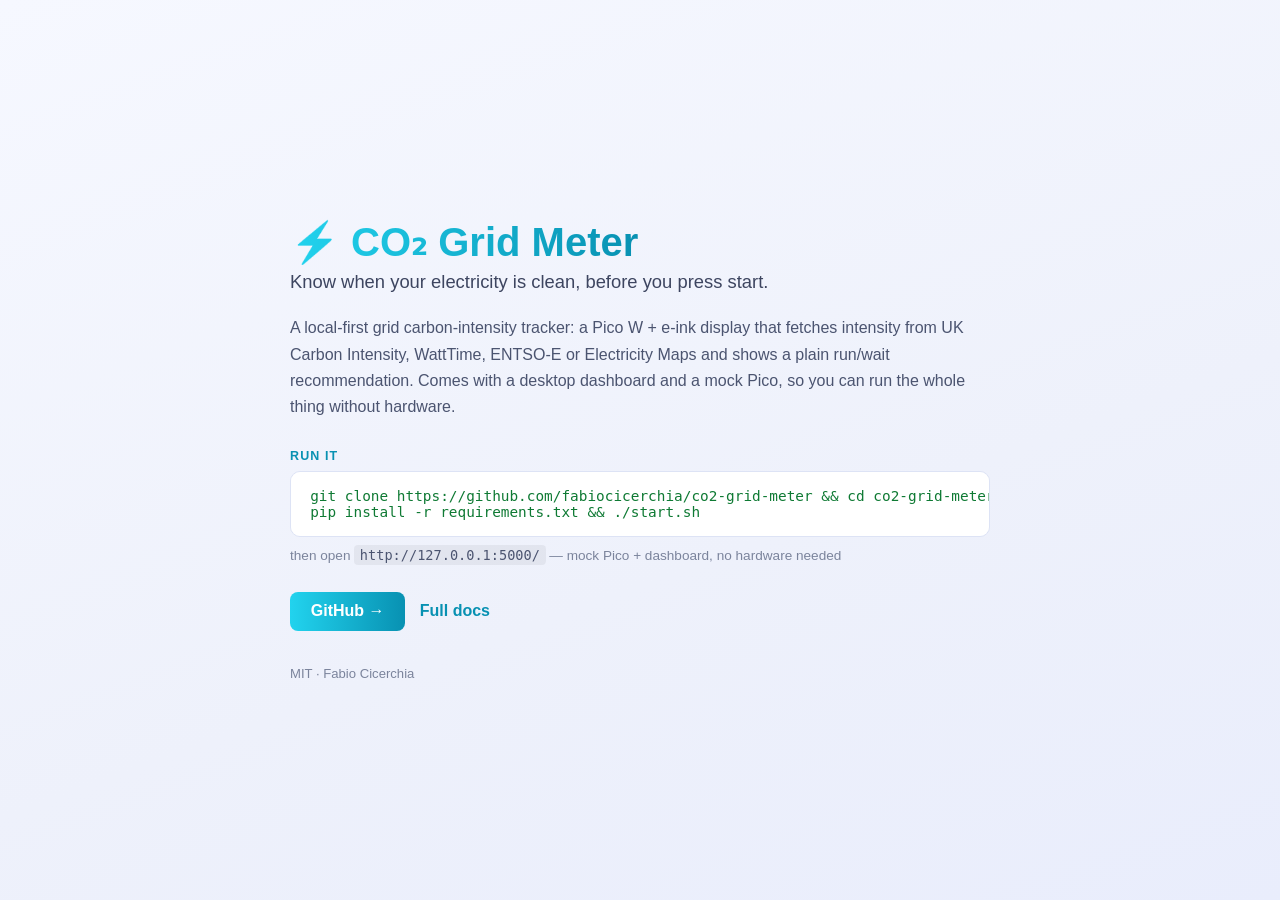
==== docs/index.html @ 0276a5a8 "docs: add GitHub Pages landing page Single-file landing page matching the other project sites (green" ====
<!doctype html>
<html lang="en">
<head>
<meta charset="utf-8">
<meta name="viewport" content="width=device-width, initial-scale=1">
<title>CO₂ Grid Meter — Know when your electricity is clean, before you press start.</title>
<meta name="description" content="Local-first grid carbon-intensity tracker for a Pico W + e-ink display, with a desktop dashboard. Pulls from UK Carbon Intensity, WattTime, ENTSO-E and Electricity Maps, then tells you run or wait.">
<style>
:root{--accent:#22d3ee;--accent2:#0891b2}
*{box-sizing:border-box}
body{margin:0;min-height:100vh;display:flex;align-items:center;justify-content:center;padding:2.5rem 1.5rem;
  font-family:-apple-system,BlinkMacSystemFont,"Segoe UI",Roboto,sans-serif;
  background:linear-gradient(160deg,#0b0f1a,#141b2d 60%,#1b2338);color:#eef1f8}
.card{max-width:700px;width:100%}
h1{font-size:2.5rem;margin:0 0 .35rem;line-height:1.15;
  background:linear-gradient(90deg,var(--accent),var(--accent2));-webkit-background-clip:text;
  background-clip:text;color:transparent;display:inline-block}
.tagline{font-size:1.15rem;color:#c7cde0;margin:0 0 1.4rem;font-weight:500}
p.desc{color:#aab2c8;line-height:1.65;margin:0 0 1.8rem}
.install-label{font-size:.78rem;text-transform:uppercase;letter-spacing:.09em;
  color:var(--accent2);margin:0 0 .5rem;font-weight:700}
pre{background:#0d1220;border:1px solid #2a3350;border-radius:10px;padding:1rem 1.2rem;
  overflow-x:auto;font-size:.9rem;margin:0 0 .6rem}
code{color:#9be9a8;font-family:ui-monospace,SFMono-Regular,Menlo,Consolas,monospace}
.alt{color:#6b7591;font-size:.85rem;margin:0 0 1.8rem}
.alt code{color:#8891ab;background:rgba(255,255,255,.05);padding:.1rem .35rem;border-radius:4px}
.links{margin-top:1.6rem;display:flex;gap:.9rem;flex-wrap:wrap;align-items:center}
a.btn{color:#0b0f1a;background:linear-gradient(90deg,var(--accent),var(--accent2));
  padding:.65rem 1.3rem;border-radius:8px;text-decoration:none;font-weight:700}
a.plain{color:var(--accent2);text-decoration:none;font-weight:600}
footer{margin-top:2.2rem;color:#5c6684;font-size:.82rem}
@media (prefers-color-scheme: light){
  body{background:linear-gradient(160deg,#f6f8ff,#eef1fb 60%,#e9edfc);color:#1b2338}
  .tagline{color:#3d4560} p.desc{color:#4b5470}
  pre{background:#fff;border-color:#dde3f5} code{color:#0f7a34}
  .alt{color:#7b849c} .alt code{background:rgba(0,0,0,.05);color:#4b5470}
  footer{color:#7b849c} a.btn{color:#fff}
}
</style>
</head>
<body>
<div class="card">
  <h1>⚡ CO₂ Grid Meter</h1>
  <p class="tagline">Know when your electricity is clean, before you press start.</p>
  <p class="desc">A local-first grid carbon-intensity tracker: a Pico W + e-ink display that fetches intensity from UK Carbon Intensity, WattTime, ENTSO-E or Electricity Maps and shows a plain run/wait recommendation. Comes with a desktop dashboard and a mock Pico, so you can run the whole thing without hardware.</p>
  <div class="install-label">Run it</div>
  <pre><code>git clone https://github.com/fabiocicerchia/co2-grid-meter &amp;&amp; cd co2-grid-meter
pip install -r requirements.txt &amp;&amp; ./start.sh</code></pre>
  <p class="alt">then open <code>http://127.0.0.1:5000/</code> — mock Pico + dashboard, no hardware needed</p>
  <div class="links">
    <a class="btn" href="https://github.com/fabiocicerchia/co2-grid-meter">GitHub →</a>
    <a class="plain" href="https://github.com/fabiocicerchia/co2-grid-meter#readme">Full docs</a>
  </div>
  <footer>MIT · Fabio Cicerchia</footer>
</div>
</body>
</html>
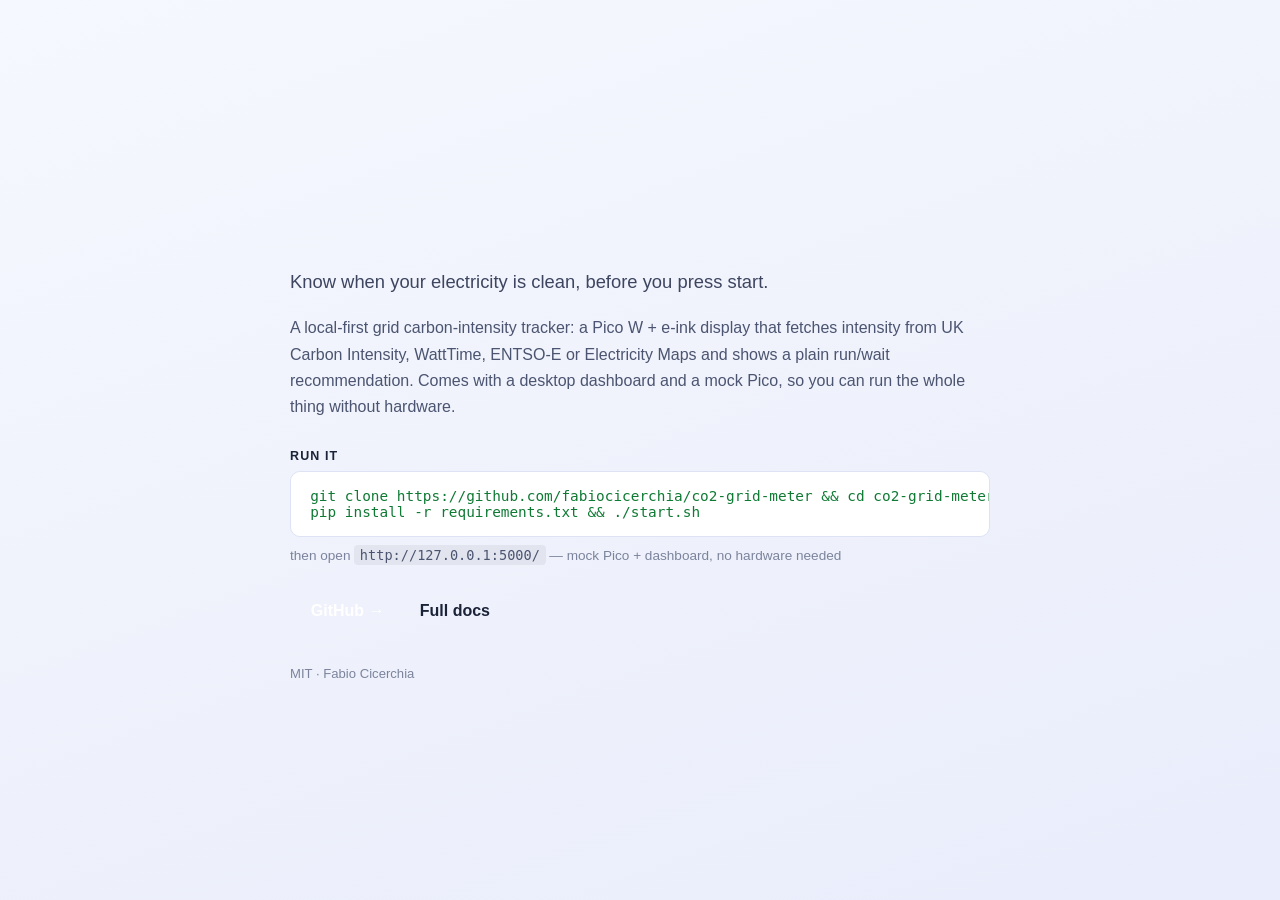
==== commit ec62ca5a: "feat(docs): link the splash to the rendered site and its palette The splash predates /docs/ existing" ====
--- a/docs/index.html
+++ b/docs/index.html
@@ -5,29 +5,32 @@
 <meta name="viewport" content="width=device-width, initial-scale=1">
 <title>CO₂ Grid Meter — Know when your electricity is clean, before you press start.</title>
 <meta name="description" content="Local-first grid carbon-intensity tracker for a Pico W + e-ink display, with a desktop dashboard. Pulls from UK Carbon Intensity, WattTime, ENTSO-E and Electricity Maps, then tells you run or wait.">
+<!-- The palette lives in the docs theme, so the splash and /docs/ cannot drift
+     apart. The path is relative to the *deployed* layout: splash at /, rendered
+     docs at /docs/. -->
+<link rel="stylesheet" href="docs/stylesheets/extra.css">
 <style>
-:root{--accent:#22d3ee;--accent2:#0891b2}
 *{box-sizing:border-box}
 body{margin:0;min-height:100vh;display:flex;align-items:center;justify-content:center;padding:2.5rem 1.5rem;
   font-family:-apple-system,BlinkMacSystemFont,"Segoe UI",Roboto,sans-serif;
   background:linear-gradient(160deg,#0b0f1a,#141b2d 60%,#1b2338);color:#eef1f8}
 .card{max-width:700px;width:100%}
 h1{font-size:2.5rem;margin:0 0 .35rem;line-height:1.15;
-  background:linear-gradient(90deg,var(--accent),var(--accent2));-webkit-background-clip:text;
+  background:linear-gradient(90deg,var(--accent),var(--accent-2));-webkit-background-clip:text;
   background-clip:text;color:transparent;display:inline-block}
 .tagline{font-size:1.15rem;color:#c7cde0;margin:0 0 1.4rem;font-weight:500}
 p.desc{color:#aab2c8;line-height:1.65;margin:0 0 1.8rem}
 .install-label{font-size:.78rem;text-transform:uppercase;letter-spacing:.09em;
-  color:var(--accent2);margin:0 0 .5rem;font-weight:700}
+  color:var(--accent-2);margin:0 0 .5rem;font-weight:700}
 pre{background:#0d1220;border:1px solid #2a3350;border-radius:10px;padding:1rem 1.2rem;
   overflow-x:auto;font-size:.9rem;margin:0 0 .6rem}
 code{color:#9be9a8;font-family:ui-monospace,SFMono-Regular,Menlo,Consolas,monospace}
 .alt{color:#6b7591;font-size:.85rem;margin:0 0 1.8rem}
 .alt code{color:#8891ab;background:rgba(255,255,255,.05);padding:.1rem .35rem;border-radius:4px}
 .links{margin-top:1.6rem;display:flex;gap:.9rem;flex-wrap:wrap;align-items:center}
-a.btn{color:#0b0f1a;background:linear-gradient(90deg,var(--accent),var(--accent2));
+a.btn{color:#0b0f1a;background:linear-gradient(90deg,var(--accent),var(--accent-2));
   padding:.65rem 1.3rem;border-radius:8px;text-decoration:none;font-weight:700}
-a.plain{color:var(--accent2);text-decoration:none;font-weight:600}
+a.plain{color:var(--accent-2);text-decoration:none;font-weight:600}
 footer{margin-top:2.2rem;color:#5c6684;font-size:.82rem}
 @media (prefers-color-scheme: light){
   body{background:linear-gradient(160deg,#f6f8ff,#eef1fb 60%,#e9edfc);color:#1b2338}
@@ -49,7 +52,7 @@
   <p class="alt">then open <code>http://127.0.0.1:5000/</code> — mock Pico + dashboard, no hardware needed</p>
   <div class="links">
     <a class="btn" href="https://github.com/fabiocicerchia/co2-grid-meter">GitHub →</a>
-    <a class="plain" href="https://github.com/fabiocicerchia/co2-grid-meter#readme">Full docs</a>
+    <a class="plain" href="docs/">Full docs</a>
   </div>
   <footer>MIT · Fabio Cicerchia</footer>
 </div>
